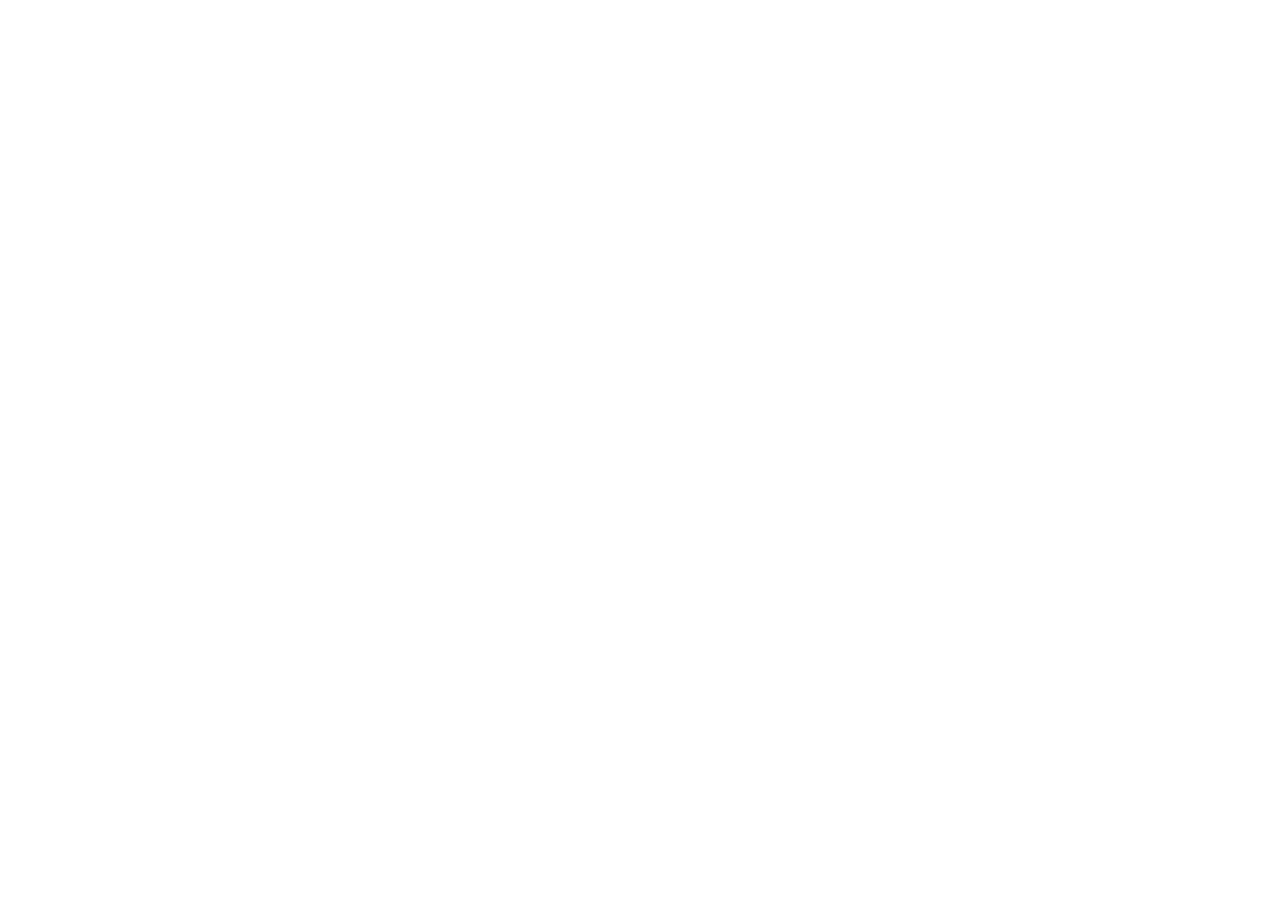
==== mavzular/events/index.html @ 643ed192 "add" ====
<!DOCTYPE html>
<html lang="en">
<head>
    <meta charset="UTF-8">
    <meta name="viewport" content="width=device-width, initial-scale=1.0">
    <title>Document</title>
    <link rel="stylesheet" href="./style.css">
</head>
<body>
    




    <script src="./java.js"></script>
</body>
</html>
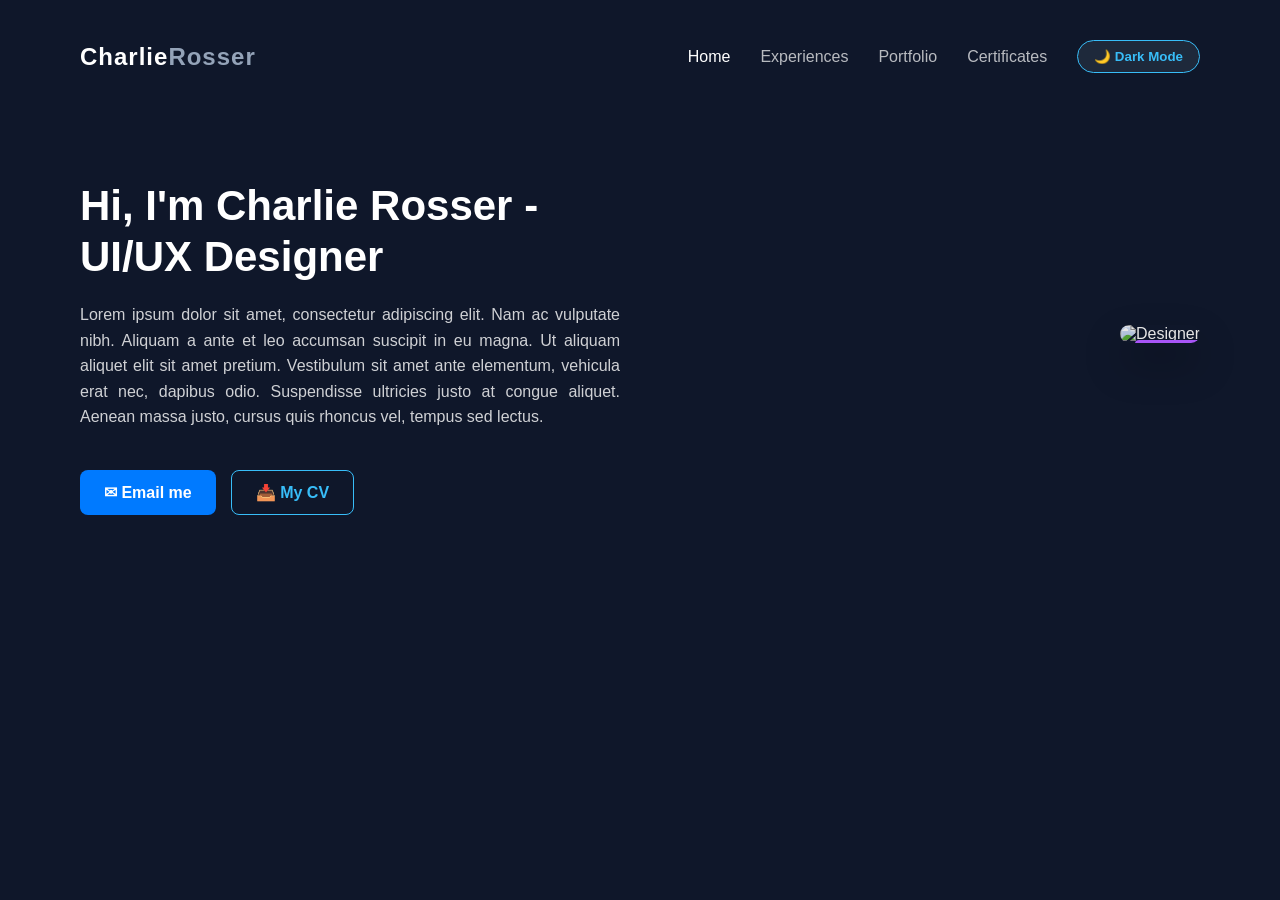
==== commit 36cd21b2: "add" ====
--- a/mavzular/events/index.html
+++ b/mavzular/events/index.html
@@ -1,17 +1,59 @@
 <!DOCTYPE html>
 <html lang="en">
+
 <head>
     <meta charset="UTF-8">
     <meta name="viewport" content="width=device-width, initial-scale=1.0">
     <title>Document</title>
     <link rel="stylesheet" href="./style.css">
 </head>
+
 <body>
-    
 
+    <div id="portfolio-app">
+        <!-- Yuqoridagi Navigatsiya paneli -->
+        <header class="header">
+            <div class="logo">Charlie<span>Rosser</span></div>
+            <nav class="nav-links">
+                <a href="#">Home</a>
+                <a href="#" class="fade-link">Experiences</a>
+                <a href="#" class="fade-link">Portfolio</a>
+                <a href="#" class="fade-link">Certificates</a>
+                <!-- Rejimni o'zgartirish tugmasi -->
+                <button id="mode-btn">🌙 Dark Mode</button>
+            </nav>
+        </header>
+
+        <!-- Asosiy kontent (Matn va Rasm) -->
+        <main class="main-content">
+            <!-- Chap tomondagi matnlar -->
+            <div class="text-column">
+                <h1>Hi, I'm Charlie Rosser - UI/UX Designer</h1>
+                <p>
+                    Lorem ipsum dolor sit amet, consectetur adipiscing elit. Nam ac vulputate nibh. Aliquam a ante et
+                    leo accumsan suscipit in eu magna. Ut aliquam aliquet elit sit amet pretium. Vestibulum sit amet
+                    ante elementum, vehicula erat nec, dapibus odio. Suspendisse ultricies justo at congue aliquet.
+                    Aenean massa justo, cursus quis rhoncus vel, tempus sed lectus.
+                </p>
+                <div class="btn-group">
+                    <button class="btn-email">✉ Email me</button>
+                    <button id="cv-btn">📥 My CV</button>
+                </div>
+            </div>
+
+            <!-- O'ng tomondagi rasm qismi -->
+            <div class="image-column">
+                <div class="image-wrapper">
+                    <span class="badge">Anonymous</span>
+                    <img src="https://unsplash.com" alt="Designer">
+                </div>
+            </div>
+        </main>
+    </div>
 
 
 
     <script src="./java.js"></script>
 </body>
+
 </html>
--- a/mavzular/events/style.css
+++ b/mavzular/events/style.css
@@ -0,0 +1,156 @@
+body {
+    margin: 0;
+    font-family: 'Segoe UI', Tahoma, Geneva, Verdana, sans-serif;
+}
+
+#portfolio-app {
+    min-height: 100vh;
+    padding: 20px 80px;
+    box-sizing: border-box;
+    background-color: #0f172a;
+    /* To'q fon */
+    color: #ffffff;
+    /* Oq matn */
+    transition: background-color 0.3s, color 0.3s;
+}
+
+/* Navigatsiya paneli */
+.header {
+    display: flex;
+    justify-content: space-between;
+    align-items: center;
+    padding: 20px 0;
+    margin-bottom: 60px;
+}
+
+.logo {
+    font-size: 24px;
+    font-weight: bold;
+    letter-spacing: 1px;
+}
+
+.logo span {
+    color: #94a3b8;
+}
+
+.nav-links {
+    display: flex;
+    gap: 30px;
+    align-items: center;
+    font-size: 16px;
+    font-weight: 500;
+}
+
+.nav-links a {
+    color: inherit;
+    text-decoration: none;
+}
+
+.fade-link {
+    opacity: 0.7;
+}
+
+/* Tungi/Kunduzgi rejim tugmasi */
+#mode-btn {
+    background-color: #1e293b;
+    color: #38bdf8;
+    border: 1px solid #38bdf8;
+    padding: 8px 16px;
+    border-radius: 20px;
+    cursor: pointer;
+    font-weight: bold;
+    transition: all 0.3s;
+}
+
+/* Asosiy kontent joylashuvi */
+.main-content {
+    display: flex;
+    justify-content: space-between;
+    align-items: center;
+    gap: 40px;
+    flex-wrap: wrap;
+}
+
+.text-column {
+    flex: 1;
+    min-width: 300px;
+    max-width: 550px;
+}
+
+.text-column h1 {
+    font-size: 42px;
+    line-height: 1.2;
+    margin-bottom: 20px;
+}
+
+.text-column p {
+    font-size: 16px;
+    line-height: 1.6;
+    opacity: 0.8;
+    text-align: justify;
+    margin-bottom: 40px;
+}
+
+/* Tugmalar guruhi */
+.btn-group {
+    display: flex;
+    gap: 15px;
+}
+
+.btn-email {
+    background-color: #007aff;
+    color: white;
+    border: none;
+    padding: 12px 24px;
+    border-radius: 8px;
+    font-size: 16px;
+    font-weight: bold;
+    cursor: pointer;
+}
+
+#cv-btn {
+    background-color: transparent;
+    color: #38bdf8;
+    border: 1px solid #38bdf8;
+    padding: 12px 24px;
+    border-radius: 8px;
+    font-size: 16px;
+    font-weight: bold;
+    cursor: pointer;
+    transition: all 0.3s;
+}
+
+/* Rasm ustuni */
+.image-column {
+    flex: 1;
+    min-width: 300px;
+    display: flex;
+    justify-content: flex-end;
+}
+
+.image-wrapper {
+    position: relative;
+    border-radius: 16px;
+    overflow: hidden;
+    box-shadow: 0 20px 40px rgba(0, 0, 0, 0.3);
+}
+
+.image-wrapper img {
+    width: 100%;
+    max-width: 450px;
+    display: block;
+    filter: brightness(0.9);
+}
+
+.badge {
+    position: absolute;
+    top: 15px;
+    left: 15px;
+    background-color: #a855f7;
+    color: white;
+    padding: 4px 12px;
+    border-radius: 4px;
+    font-size: 12px;
+    font-weight: bold;
+    z-index: 10;
+}
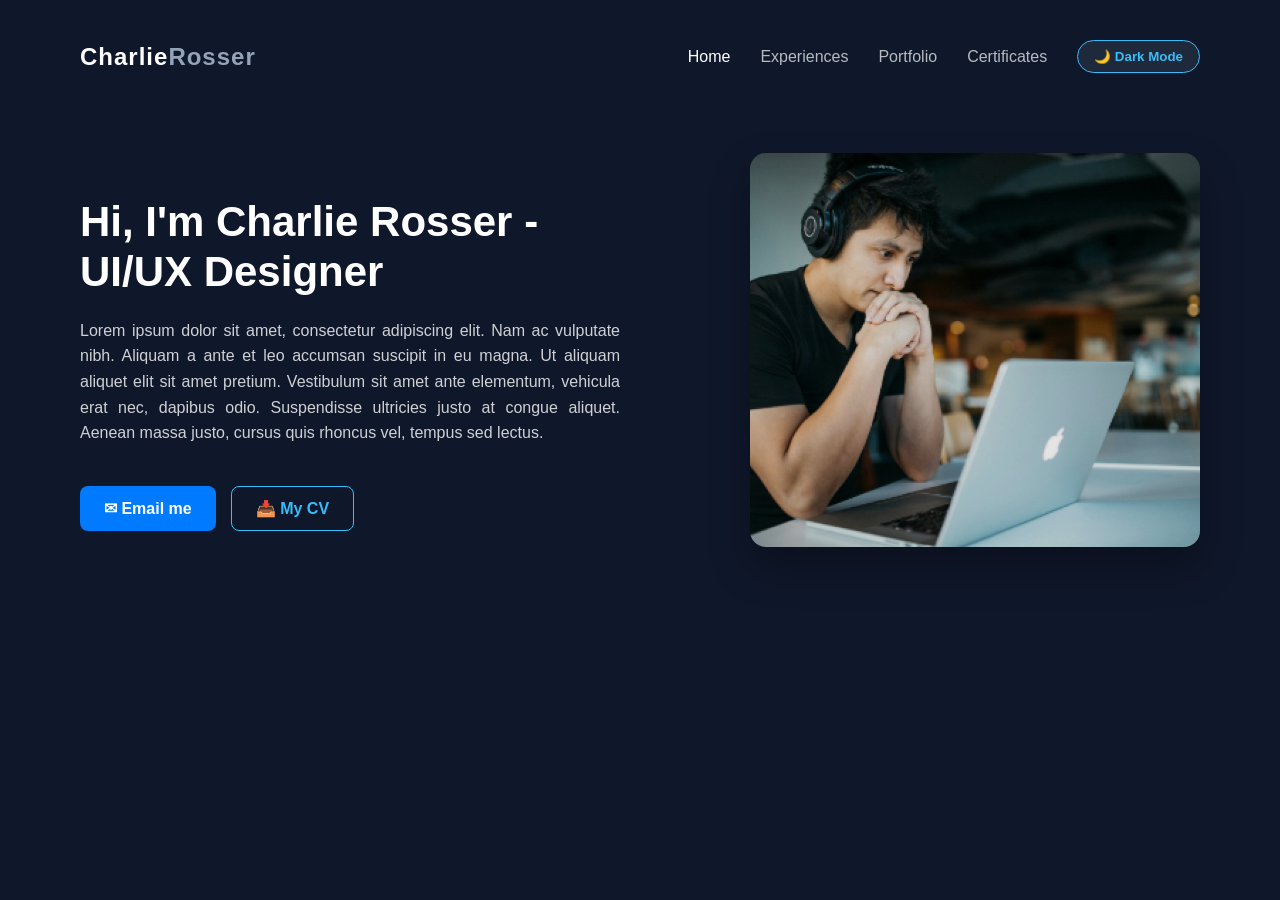
==== commit 187b9df6: "add" ====
--- a/mavzular/events/index.html
+++ b/mavzular/events/index.html
@@ -44,8 +44,7 @@
             <!-- O'ng tomondagi rasm qismi -->
             <div class="image-column">
                 <div class="image-wrapper">
-                    <span class="badge">Anonymous</span>
-                    <img src="https://unsplash.com" alt="Designer">
+                    <img src="./Skrinshot 2026-08-17 173228.png" alt="Designer">
                 </div>
             </div>
         </main>
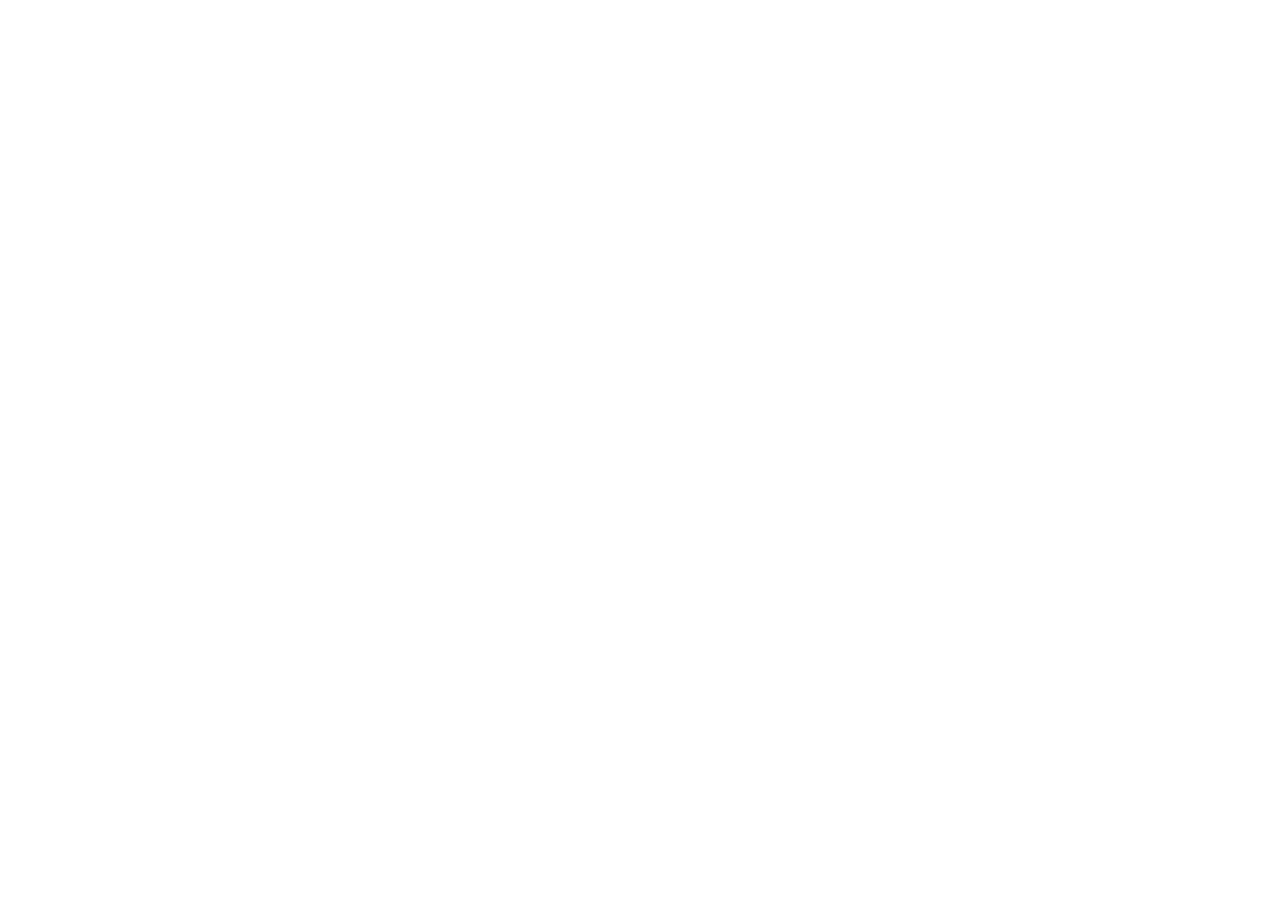
==== commit 91e96fc5: "add" ====
--- a/mavzular/events/index.html
+++ b/mavzular/events/index.html
@@ -10,8 +10,7 @@
 
 <body>
 
-    <div id="portfolio-app">
-        <!-- Yuqoridagi Navigatsiya paneli -->
+    <!-- <div id="portfolio-app">
         <header class="header">
             <div class="logo">Charlie<span>Rosser</span></div>
             <nav class="nav-links">
@@ -19,14 +18,10 @@
                 <a href="#" class="fade-link">Experiences</a>
                 <a href="#" class="fade-link">Portfolio</a>
                 <a href="#" class="fade-link">Certificates</a>
-                <!-- Rejimni o'zgartirish tugmasi -->
                 <button id="mode-btn">🌙 Dark Mode</button>
             </nav>
         </header>
-
-        <!-- Asosiy kontent (Matn va Rasm) -->
         <main class="main-content">
-            <!-- Chap tomondagi matnlar -->
             <div class="text-column">
                 <h1>Hi, I'm Charlie Rosser - UI/UX Designer</h1>
                 <p>
@@ -40,15 +35,13 @@
                     <button id="cv-btn">📥 My CV</button>
                 </div>
             </div>
-
-            <!-- O'ng tomondagi rasm qismi -->
             <div class="image-column">
                 <div class="image-wrapper">
                     <img src="./Skrinshot 2026-08-17 173228.png" alt="Designer">
                 </div>
             </div>
         </main>
-    </div>
+    </div> -->
 
 
 
--- a/mavzular/events/style.css
+++ b/mavzular/events/style.css
@@ -8,13 +8,11 @@
     padding: 20px 80px;
     box-sizing: border-box;
     background-color: #0f172a;
-    /* To'q fon */
     color: #ffffff;
-    /* Oq matn */
     transition: background-color 0.3s, color 0.3s;
 }
 
-/* Navigatsiya paneli */
+
 .header {
     display: flex;
     justify-content: space-between;
@@ -50,7 +48,7 @@
     opacity: 0.7;
 }
 
-/* Tungi/Kunduzgi rejim tugmasi */
+
 #mode-btn {
     background-color: #1e293b;
     color: #38bdf8;
@@ -62,7 +60,7 @@
     transition: all 0.3s;
 }
 
-/* Asosiy kontent joylashuvi */
+
 .main-content {
     display: flex;
     justify-content: space-between;
@@ -91,7 +89,7 @@
     margin-bottom: 40px;
 }
 
-/* Tugmalar guruhi */
+
 .btn-group {
     display: flex;
     gap: 15px;
@@ -120,7 +118,7 @@
     transition: all 0.3s;
 }
 
-/* Rasm ustuni */
+
 .image-column {
     flex: 1;
     min-width: 300px;
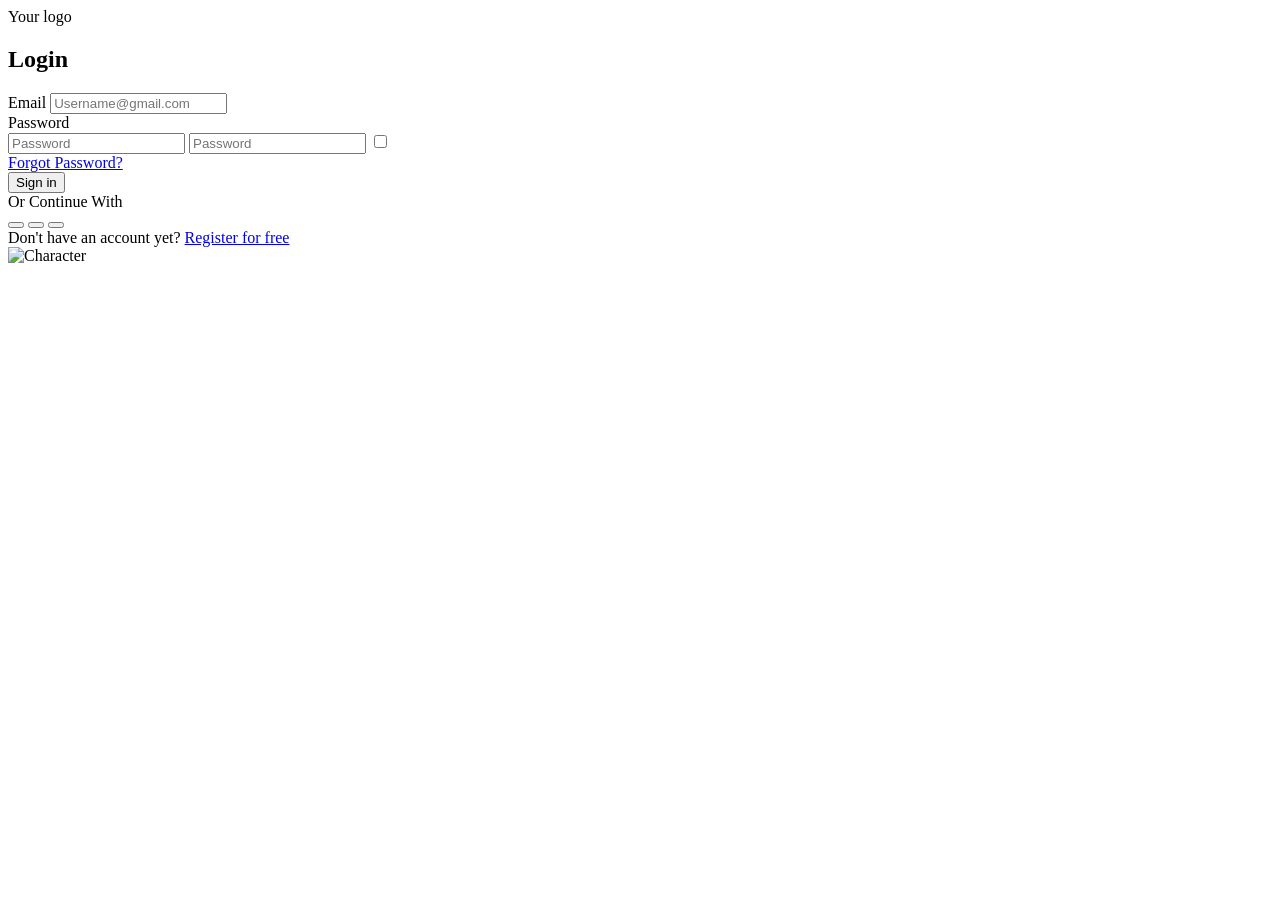
==== commit 1481affe: "addd" ====
--- a/mavzular/events/index.html
+++ b/mavzular/events/index.html
@@ -43,6 +43,73 @@
         </main>
     </div> -->
 
+    <!-- =================================================== -->
+    <!-- =============================================================== -->
+
+    <div class="login-container">
+        <!-- Chap tomondagi login formasi -->
+        <div class="login-card">
+            <div class="logo">Your logo</div>
+            <h2>Login</h2>
+
+            <form action="#">
+                <div class="input-group">
+                    <label for="email">Email</label>
+                    <input type="email" id="email" placeholder="Username@gmail.com" required>
+                </div>
+
+                <div class="input-group password-group">
+                    <label for="password-input">Password</label>
+
+                    <!-- JS-siz parolni ko'rsatish uchun maxsus checkbox va inputlar -->
+                    <div class="password-wrapper">
+                        <input type="password" class="pwd-field pass-hidden" placeholder="Password" required>
+                        <input type="text" class="pwd-field pass-shown" placeholder="Password">
+
+                        <input type="checkbox" id="toggle-pwd" class="pwd-checkbox">
+                        <label Bres for="toggle-pwd" class="pwd-label">
+                            <i class="fa-regular fa-eye-slash eye-close"></i>
+                            <i class="fa-regular fa-eye eye-open"></i>
+                        </label>
+                    </div>
+                </div>
+
+                <div class="forgot-pass">
+                    <a href="#">Forgot Password?</a>
+                </div>
+
+                <button type="submit" class="btn-sign-in">Sign in</button>
+            </form>
+
+            <div class="divider">
+                <span>Or Continue With</span>
+            </div>
+
+            <div class="social-login">
+                <button type="button" class="social-btn"><i class="fa-brands fa-google"
+                        style="color: #db4437;"></i></button>
+                <button type="button" class="social-btn"><i class="fa-brands fa-github"
+                        style="color: #333;"></i></button>
+                <button type="button" class="social-btn"><i class="fa-brands fa-facebook"
+                        style="color: #1877f2;"></i></button>
+            </div>
+
+            <div class="register-link">
+                Don't have an account yet? <a href="#">Register for free</a>
+            </div>
+        </div>
+
+        <!-- O'ng tomondagi illyustratsiya qismi -->
+        <div class="illustration-side">
+            <!-- 3D personaj rasmi o'rni -->
+            <img src="https://placeholder.com" alt="Character" class="main-char">
+            <div class="leaf leaf-1"></div>
+            <div class="leaf leaf-2"></div>
+            <div class="leaf leaf-3"></div>
+        </div>
+    </div>
+
+
 
 
     <script src="./java.js"></script>
--- a/mavzular/events/style.css
+++ b/mavzular/events/style.css
@@ -1,4 +1,4 @@
-body {
+/* body {
     margin: 0;
     font-family: 'Segoe UI', Tahoma, Geneva, Verdana, sans-serif;
 }
@@ -151,4 +151,7 @@
     font-size: 12px;
     font-weight: bold;
     z-index: 10;
-}+} */
+
+
+
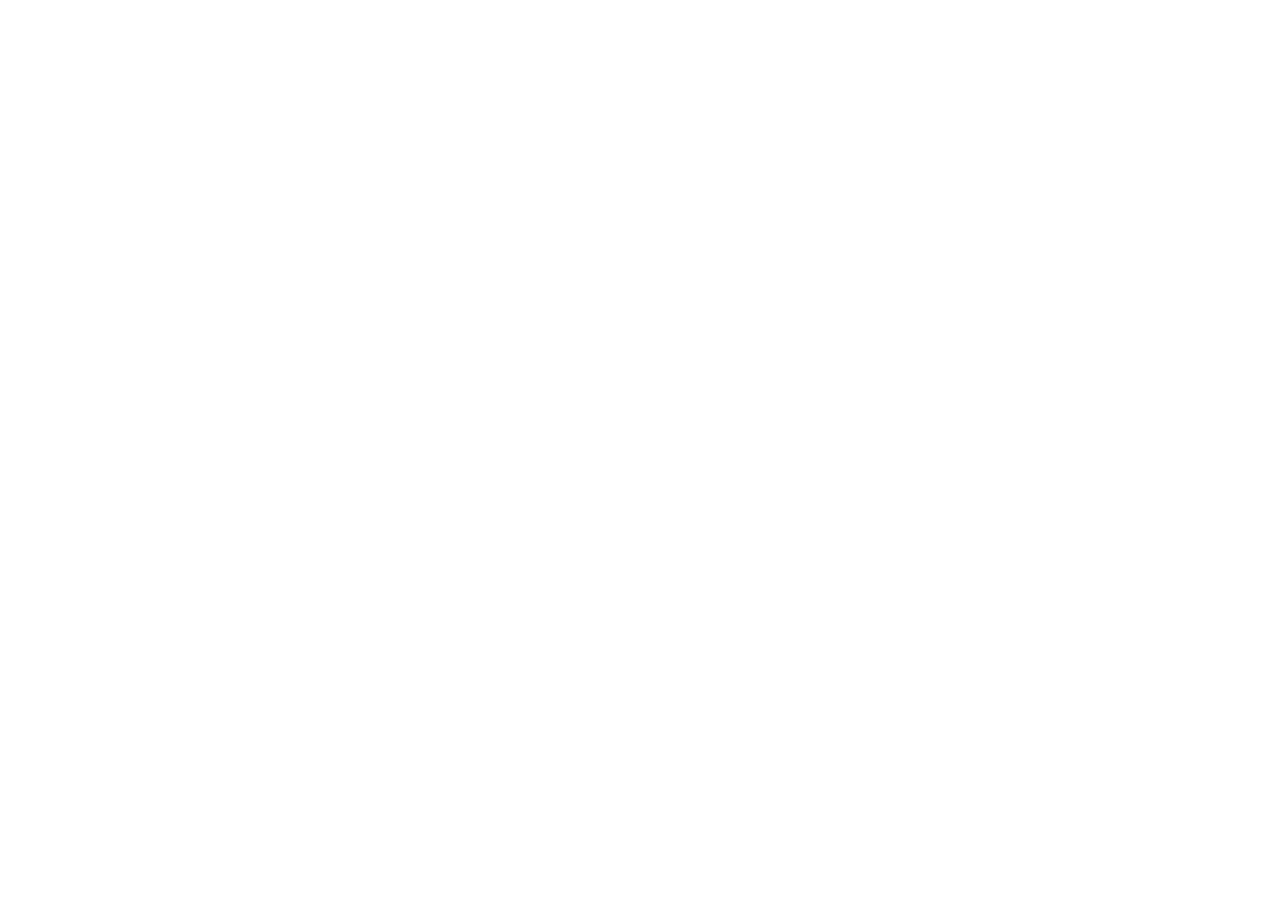
==== commit 4a865285: "add" ====
--- a/mavzular/events/index.html
+++ b/mavzular/events/index.html
@@ -46,69 +46,7 @@
     <!-- =================================================== -->
     <!-- =============================================================== -->
 
-    <div class="login-container">
-        <!-- Chap tomondagi login formasi -->
-        <div class="login-card">
-            <div class="logo">Your logo</div>
-            <h2>Login</h2>
-
-            <form action="#">
-                <div class="input-group">
-                    <label for="email">Email</label>
-                    <input type="email" id="email" placeholder="Username@gmail.com" required>
-                </div>
-
-                <div class="input-group password-group">
-                    <label for="password-input">Password</label>
-
-                    <!-- JS-siz parolni ko'rsatish uchun maxsus checkbox va inputlar -->
-                    <div class="password-wrapper">
-                        <input type="password" class="pwd-field pass-hidden" placeholder="Password" required>
-                        <input type="text" class="pwd-field pass-shown" placeholder="Password">
-
-                        <input type="checkbox" id="toggle-pwd" class="pwd-checkbox">
-                        <label Bres for="toggle-pwd" class="pwd-label">
-                            <i class="fa-regular fa-eye-slash eye-close"></i>
-                            <i class="fa-regular fa-eye eye-open"></i>
-                        </label>
-                    </div>
-                </div>
-
-                <div class="forgot-pass">
-                    <a href="#">Forgot Password?</a>
-                </div>
-
-                <button type="submit" class="btn-sign-in">Sign in</button>
-            </form>
-
-            <div class="divider">
-                <span>Or Continue With</span>
-            </div>
-
-            <div class="social-login">
-                <button type="button" class="social-btn"><i class="fa-brands fa-google"
-                        style="color: #db4437;"></i></button>
-                <button type="button" class="social-btn"><i class="fa-brands fa-github"
-                        style="color: #333;"></i></button>
-                <button type="button" class="social-btn"><i class="fa-brands fa-facebook"
-                        style="color: #1877f2;"></i></button>
-            </div>
-
-            <div class="register-link">
-                Don't have an account yet? <a href="#">Register for free</a>
-            </div>
-        </div>
-
-        <!-- O'ng tomondagi illyustratsiya qismi -->
-        <div class="illustration-side">
-            <!-- 3D personaj rasmi o'rni -->
-            <img src="https://placeholder.com" alt="Character" class="main-char">
-            <div class="leaf leaf-1"></div>
-            <div class="leaf leaf-2"></div>
-            <div class="leaf leaf-3"></div>
-        </div>
-    </div>
-
+    
 
 
 
--- a/mavzular/events/style.css
+++ b/mavzular/events/style.css
@@ -154,4 +154,7 @@
 } */
 
 
+/* ======================================= */
+/* ========================================= */
 
+
